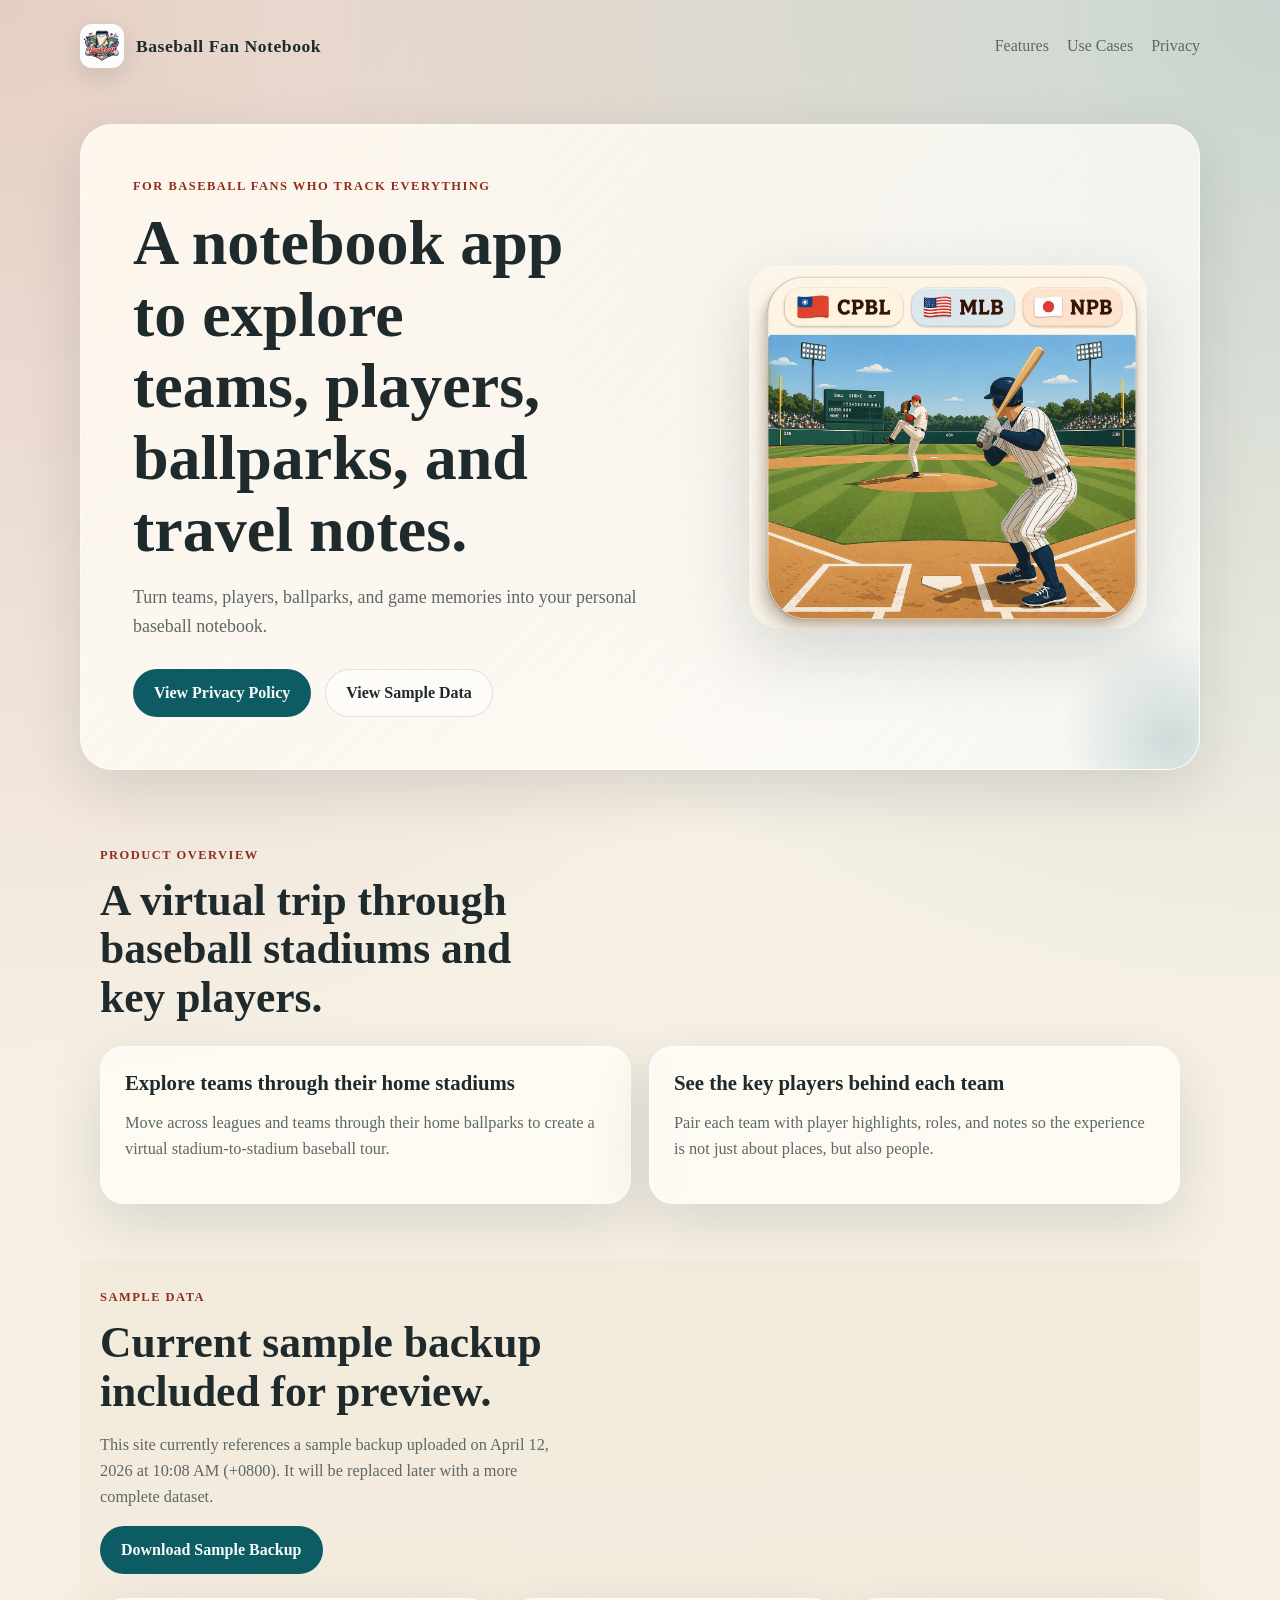
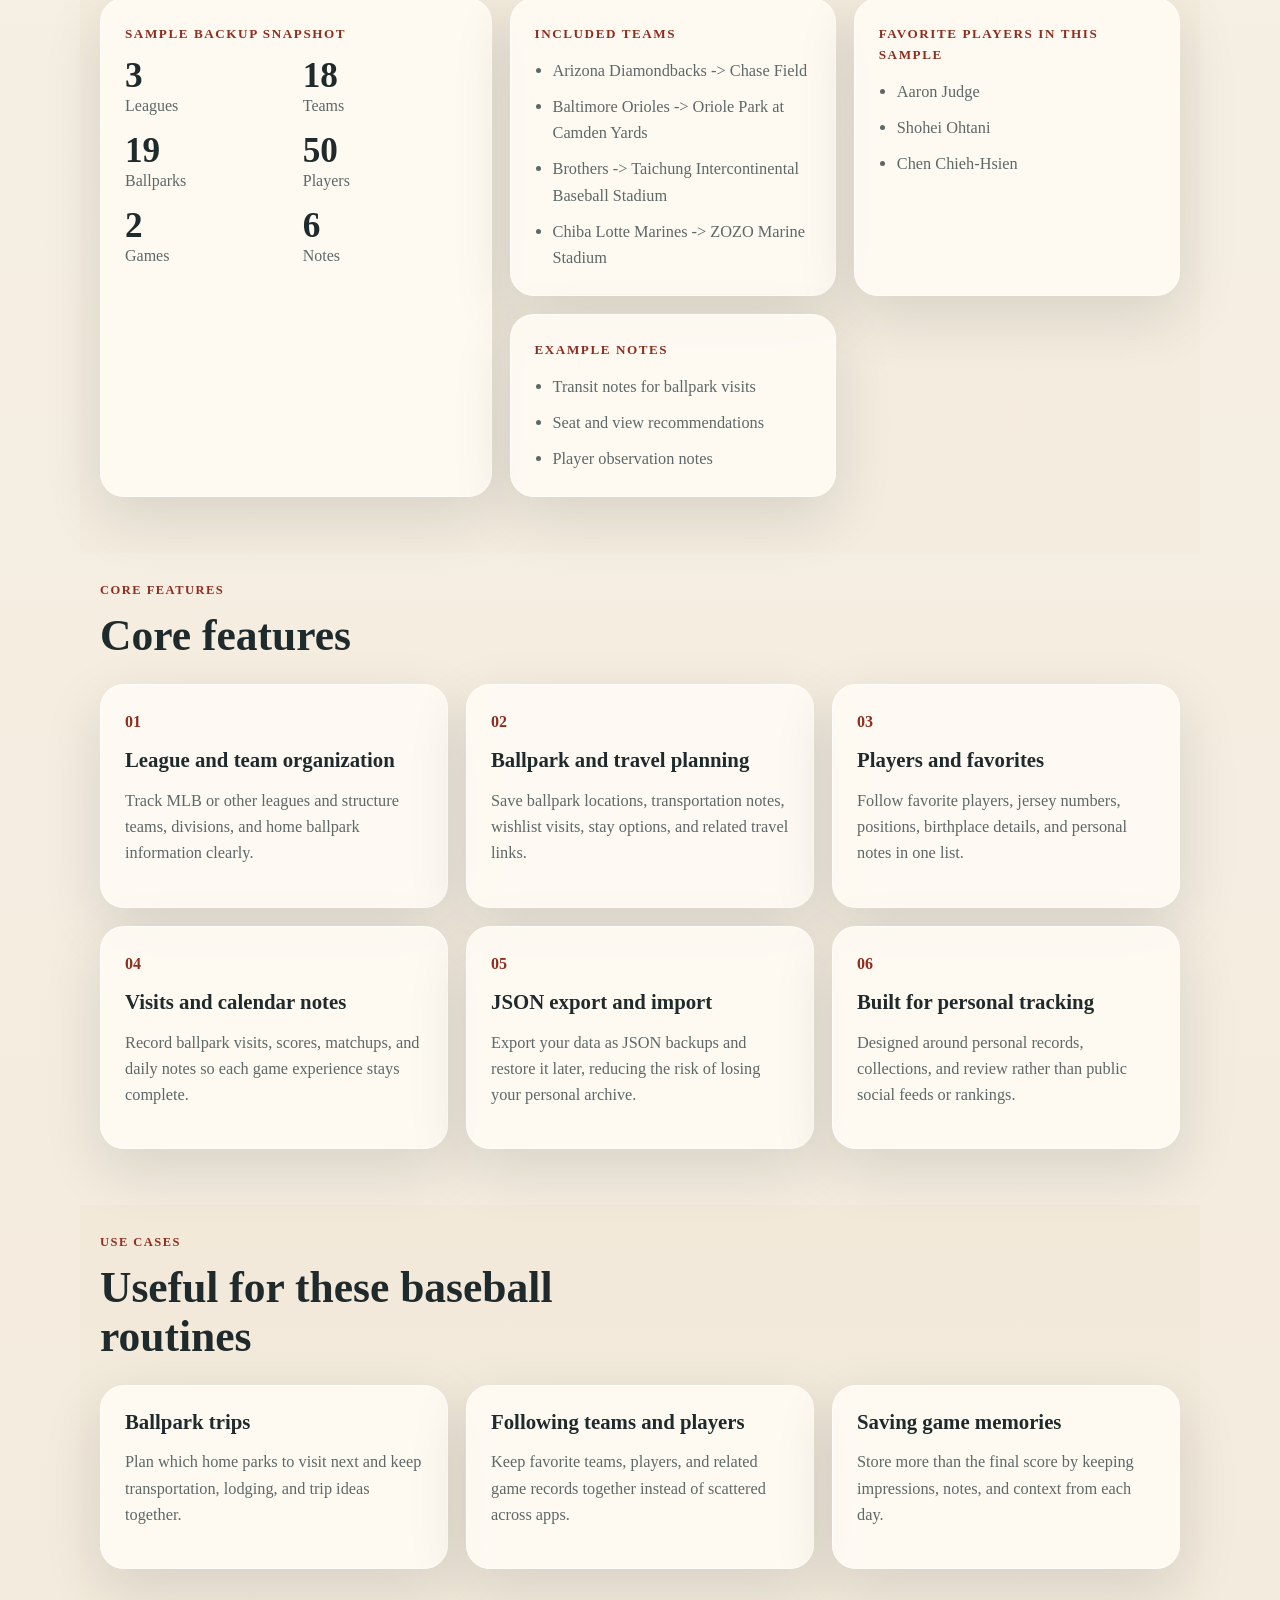
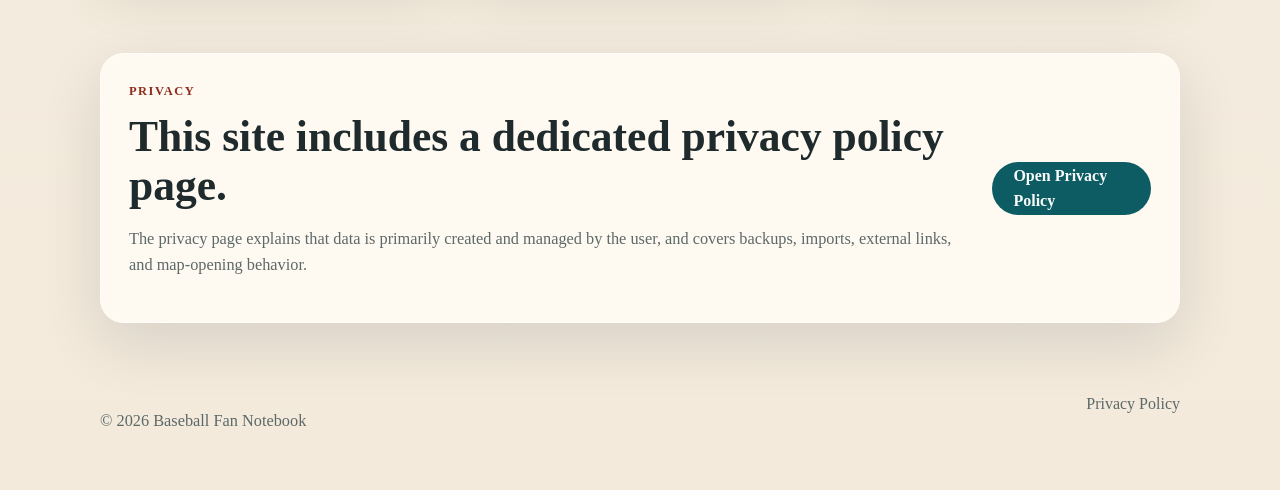
==== index.html @ 475a9e9e "Add GitHub Pages site" ====
<!DOCTYPE html>
<html lang="en">
<head>
  <meta charset="UTF-8">
  <meta name="viewport" content="width=device-width, initial-scale=1.0">
  <title>Baseball Fan Notebook</title>
  <meta
    name="description"
    content="Baseball Fan Notebook is a baseball tracking app for organizing leagues, teams, players, ballparks, game visits, and personal notes."
  >
  <link rel="icon" type="image/png" href="assets/app-icon.png">
  <link rel="stylesheet" href="styles.css">
</head>
<body>
  <header class="hero">
    <nav class="topbar">
      <a class="brand" href="index.html">
        <img class="brand-icon" src="assets/app-icon.png" alt="Baseball Fan Notebook app icon">
        <span>Baseball Fan Notebook</span>
      </a>
      <div class="nav-links">
        <a href="#features">Features</a>
        <a href="#scenes">Use Cases</a>
        <a href="privacy.html">Privacy</a>
      </div>
    </nav>

    <div class="hero-content hero-layout">
      <div class="hero-copy-block">
        <p class="eyebrow">For baseball fans who track everything</p>
        <h1>A notebook app to explore teams, players, ballparks, and travel notes.</h1>
        <p class="hero-copy">
          Turn teams, players, ballparks, and game memories into your personal baseball notebook.
        </p>
        <div class="hero-actions">
          <a class="button primary" href="privacy.html">View Privacy Policy</a>
          <a class="button secondary" href="#sample">View Sample Data</a>
        </div>
      </div>
      <div class="hero-visual" aria-hidden="true">
        <img class="hero-art" src="assets/hero-art.png" alt="">
      </div>
    </div>
  </header>

  <main>
    <section class="section">
      <div class="section-heading">
        <p class="eyebrow">Product overview</p>
        <h2>A virtual trip through baseball stadiums and key players.</h2>
      </div>
      <div class="grid two-up">
        <article class="card">
          <h3>Explore teams through their home stadiums</h3>
          <p>
            Move across leagues and teams through their home ballparks to create a virtual stadium-to-stadium baseball tour.
          </p>
        </article>
        <article class="card">
          <h3>See the key players behind each team</h3>
          <p>
            Pair each team with player highlights, roles, and notes so the experience is not just about places, but also people.
          </p>
        </article>
      </div>
    </section>

    <section class="section alt" id="sample">
      <div class="section-heading">
        <p class="eyebrow">Sample data</p>
        <h2>Current sample backup included for preview.</h2>
        <p>
          This site currently references a sample backup uploaded on April 12, 2026 at 10:08 AM (+0800).
          It will be replaced later with a more complete dataset.
        </p>
        <div class="sample-actions">
          <a
            class="button primary"
            href="data/BaseballNotebookBackup-2026-04-12-100843.json"
            download="BaseballNotebookBackup-2026-04-12-100843.json"
          >
            Download Sample Backup
          </a>
        </div>
      </div>
      <div class="sample-layout">
        <article class="sample-panel sample-highlight">
          <p class="sample-label">Sample backup snapshot</p>
          <div class="sample-stats">
            <div>
              <strong>3</strong>
              <span>Leagues</span>
            </div>
            <div>
              <strong>18</strong>
              <span>Teams</span>
            </div>
            <div>
              <strong>19</strong>
              <span>Ballparks</span>
            </div>
            <div>
              <strong>50</strong>
              <span>Players</span>
            </div>
            <div>
              <strong>2</strong>
              <span>Games</span>
            </div>
            <div>
              <strong>6</strong>
              <span>Notes</span>
            </div>
          </div>
        </article>

        <article class="sample-panel">
          <p class="sample-label">Included teams</p>
          <ul class="sample-list">
            <li>Arizona Diamondbacks -> Chase Field</li>
            <li>Baltimore Orioles -> Oriole Park at Camden Yards</li>
            <li>Brothers -> Taichung Intercontinental Baseball Stadium</li>
            <li>Chiba Lotte Marines -> ZOZO Marine Stadium</li>
          </ul>
        </article>

        <article class="sample-panel">
          <p class="sample-label">Favorite players in this sample</p>
          <ul class="sample-list">
            <li>Aaron Judge</li>
            <li>Shohei Ohtani</li>
            <li>Chen Chieh-Hsien</li>
          </ul>
        </article>

        <article class="sample-panel">
          <p class="sample-label">Example notes</p>
          <ul class="sample-list">
            <li>Transit notes for ballpark visits</li>
            <li>Seat and view recommendations</li>
            <li>Player observation notes</li>
          </ul>
        </article>
      </div>
    </section>

    <section class="section" id="features">
      <div class="section-heading">
        <p class="eyebrow">Core features</p>
        <h2>Core features</h2>
      </div>
      <div class="grid features">
        <article class="feature-card">
          <span class="feature-index">01</span>
          <h3>League and team organization</h3>
          <p>Track MLB or other leagues and structure teams, divisions, and home ballpark information clearly.</p>
        </article>
        <article class="feature-card">
          <span class="feature-index">02</span>
          <h3>Ballpark and travel planning</h3>
          <p>Save ballpark locations, transportation notes, wishlist visits, stay options, and related travel links.</p>
        </article>
        <article class="feature-card">
          <span class="feature-index">03</span>
          <h3>Players and favorites</h3>
          <p>Follow favorite players, jersey numbers, positions, birthplace details, and personal notes in one list.</p>
        </article>
        <article class="feature-card">
          <span class="feature-index">04</span>
          <h3>Visits and calendar notes</h3>
          <p>Record ballpark visits, scores, matchups, and daily notes so each game experience stays complete.</p>
        </article>
        <article class="feature-card">
          <span class="feature-index">05</span>
          <h3>JSON export and import</h3>
          <p>Export your data as JSON backups and restore it later, reducing the risk of losing your personal archive.</p>
        </article>
        <article class="feature-card">
          <span class="feature-index">06</span>
          <h3>Built for personal tracking</h3>
          <p>Designed around personal records, collections, and review rather than public social feeds or rankings.</p>
        </article>
      </div>
    </section>

    <section class="section alt" id="scenes">
      <div class="section-heading">
        <p class="eyebrow">Use cases</p>
        <h2>Useful for these baseball routines</h2>
      </div>
      <div class="grid three-up">
        <article class="card">
          <h3>Ballpark trips</h3>
          <p>Plan which home parks to visit next and keep transportation, lodging, and trip ideas together.</p>
        </article>
        <article class="card">
          <h3>Following teams and players</h3>
          <p>Keep favorite teams, players, and related game records together instead of scattered across apps.</p>
        </article>
        <article class="card">
          <h3>Saving game memories</h3>
          <p>Store more than the final score by keeping impressions, notes, and context from each day.</p>
        </article>
      </div>
    </section>

    <section class="section">
      <div class="cta">
        <div>
          <p class="eyebrow">Privacy</p>
          <h2>This site includes a dedicated privacy policy page.</h2>
          <p>
            The privacy page explains that data is primarily created and managed by the user, and covers backups,
            imports, external links, and map-opening behavior.
          </p>
        </div>
        <a class="button primary" href="privacy.html">Open Privacy Policy</a>
      </div>
    </section>
  </main>

  <footer class="footer">
    <p>© 2026 Baseball Fan Notebook</p>
    <a href="privacy.html">Privacy Policy</a>
  </footer>
</body>
</html>
---- styles.css ----
:root {
  --bg: #f5efe2;
  --bg-alt: #efe5d2;
  --surface: rgba(255, 252, 245, 0.88);
  --surface-strong: #fffaf0;
  --text: #1f2a2c;
  --muted: #5d6868;
  --line: rgba(31, 42, 44, 0.12);
  --accent: #0d5c63;
  --accent-strong: #8f2d1f;
  --shadow: 0 20px 60px rgba(20, 28, 30, 0.12);
  --max: 1120px;
  --radius: 24px;
}

* {
  box-sizing: border-box;
}

html {
  scroll-behavior: smooth;
}

body {
  margin: 0;
  font-family: "Iowan Old Style", "Palatino Linotype", "Book Antiqua", serif;
  color: var(--text);
  background:
    radial-gradient(circle at top left, rgba(143, 45, 31, 0.18), transparent 28%),
    radial-gradient(circle at top right, rgba(13, 92, 99, 0.2), transparent 26%),
    linear-gradient(180deg, #f7f2e8 0%, #f3eadc 100%);
  line-height: 1.6;
}

a {
  color: inherit;
  text-decoration: none;
}

.hero,
.subhero {
  padding: 24px 20px 48px;
}

.hero-content,
.subhero-content,
.section,
.footer,
.topbar,
.policy {
  max-width: var(--max);
  margin: 0 auto;
}

.topbar {
  display: flex;
  align-items: center;
  justify-content: space-between;
  gap: 16px;
  margin-bottom: 56px;
}

.brand {
  display: inline-flex;
  align-items: center;
  gap: 12px;
  font-size: 1.1rem;
  font-weight: 700;
  letter-spacing: 0.03em;
}

.brand-icon {
  width: 44px;
  height: 44px;
  object-fit: cover;
  border-radius: 12px;
  box-shadow: 0 8px 24px rgba(20, 28, 30, 0.12);
}

.nav-links {
  display: flex;
  gap: 18px;
  color: var(--muted);
}

.hero-content,
.subhero-content {
  background: linear-gradient(135deg, rgba(255, 250, 240, 0.9), rgba(255, 255, 255, 0.65));
  border: 1px solid rgba(255, 255, 255, 0.55);
  border-radius: 32px;
  box-shadow: var(--shadow);
  padding: 52px;
  position: relative;
  overflow: hidden;
}

.hero-layout {
  display: grid;
  grid-template-columns: minmax(0, 1.2fr) minmax(280px, 0.8fr);
  align-items: center;
  gap: 20px;
}

.hero-copy-block {
  position: relative;
  z-index: 1;
}

.hero-visual {
  display: flex;
  align-items: center;
  justify-content: center;
}

.hero-art {
  display: block;
  width: min(100%, 760px);
  height: auto;
  border-radius: 30px;
  box-shadow: 0 24px 70px rgba(26, 35, 38, 0.16);
}


.hero-content::after,
.subhero-content::after {
  content: "";
  position: absolute;
  inset: auto -80px -80px auto;
  width: 220px;
  height: 220px;
  border-radius: 50%;
  background: radial-gradient(circle, rgba(13, 92, 99, 0.18), transparent 70%);
}

.eyebrow {
  margin: 0 0 10px;
  text-transform: uppercase;
  letter-spacing: 0.12em;
  font-size: 0.78rem;
  color: var(--accent-strong);
  font-weight: 700;
}

h1,
h2,
h3 {
  margin-top: 0;
  line-height: 1.12;
}

h1 {
  font-size: clamp(2.5rem, 5vw, 4.7rem);
  max-width: 14ch;
  margin-bottom: 16px;
}

h2 {
  font-size: clamp(1.8rem, 3.4vw, 3rem);
  margin-bottom: 10px;
}

h3 {
  font-size: 1.3rem;
  margin-bottom: 10px;
}

p,
li {
  font-size: 1.02rem;
  color: var(--muted);
}

.hero-copy {
  max-width: 58ch;
  font-size: 1.12rem;
}

.hero-actions {
  display: flex;
  gap: 14px;
  margin-top: 28px;
  flex-wrap: wrap;
}

.button {
  display: inline-flex;
  align-items: center;
  justify-content: center;
  min-height: 48px;
  padding: 0 20px;
  border-radius: 999px;
  border: 1px solid transparent;
  font-weight: 700;
}

.button.primary {
  background: var(--accent);
  color: #f9fbfb;
}

.button.secondary {
  border-color: var(--line);
  background: rgba(255, 255, 255, 0.55);
}

.section {
  padding: 28px 20px 56px;
}

.section.alt {
  background: linear-gradient(180deg, rgba(239, 229, 210, 0.45), rgba(239, 229, 210, 0.15));
}

.section-heading {
  margin-bottom: 24px;
  max-width: 60ch;
}

.grid {
  display: grid;
  gap: 18px;
}

.sample-layout {
  display: grid;
  grid-template-columns: 1.2fr 1fr 1fr;
  gap: 18px;
}

.sample-panel {
  background: var(--surface);
  border: 1px solid rgba(255, 255, 255, 0.6);
  border-radius: var(--radius);
  box-shadow: var(--shadow);
  padding: 24px;
}

.sample-highlight {
  grid-row: span 2;
}

.sample-label {
  margin: 0 0 14px;
  font-size: 0.82rem;
  text-transform: uppercase;
  letter-spacing: 0.12em;
  color: var(--accent-strong);
  font-weight: 700;
}

.sample-stats {
  display: grid;
  grid-template-columns: repeat(2, minmax(0, 1fr));
  gap: 14px;
}

.sample-stats strong {
  display: block;
  font-size: 2.2rem;
  line-height: 1;
  color: var(--text);
}

.sample-stats span {
  color: var(--muted);
}

.sample-list {
  margin: 0;
  padding-left: 18px;
  color: var(--muted);
}

.sample-list li + li {
  margin-top: 10px;
}

.two-up {
  grid-template-columns: repeat(2, minmax(0, 1fr));
}

.three-up {
  grid-template-columns: repeat(3, minmax(0, 1fr));
}

.features {
  grid-template-columns: repeat(3, minmax(0, 1fr));
}

.card,
.feature-card,
.policy-card,
.cta {
  background: var(--surface);
  border: 1px solid rgba(255, 255, 255, 0.6);
  border-radius: var(--radius);
  box-shadow: var(--shadow);
}

.card,
.feature-card,
.policy-card {
  padding: 24px;
}

.feature-index {
  display: inline-block;
  color: var(--accent-strong);
  font-weight: 700;
  margin-bottom: 14px;
}

.cta {
  padding: 28px;
  display: flex;
  justify-content: space-between;
  align-items: center;
  gap: 24px;
}

.policy {
  padding: 0 20px 56px;
  display: grid;
  gap: 18px;
}

.policy-card ul {
  margin: 12px 0 0;
  padding-left: 22px;
}

.footer {
  padding: 12px 20px 40px;
  display: flex;
  justify-content: space-between;
  gap: 12px;
  color: var(--muted);
}

@media (max-width: 900px) {
  .two-up,
  .three-up,
  .features,
  .sample-layout {
    grid-template-columns: 1fr;
  }

  .cta,
  .topbar,
  .footer {
    flex-direction: column;
    align-items: flex-start;
  }

  .hero-content,
  .subhero-content {
    padding: 32px 24px;
  }

  .hero-layout {
    grid-template-columns: 1fr;
  }

  .hero-visual {
    min-height: auto;
  }

  .sample-highlight {
    grid-row: auto;
  }
}

@media (max-width: 640px) {
  .hero,
  .subhero,
  .section,
  .policy,
  .footer {
    padding-left: 16px;
    padding-right: 16px;
  }

  .nav-links {
    flex-wrap: wrap;
    gap: 12px;
  }

  h1 {
    max-width: none;
  }
}
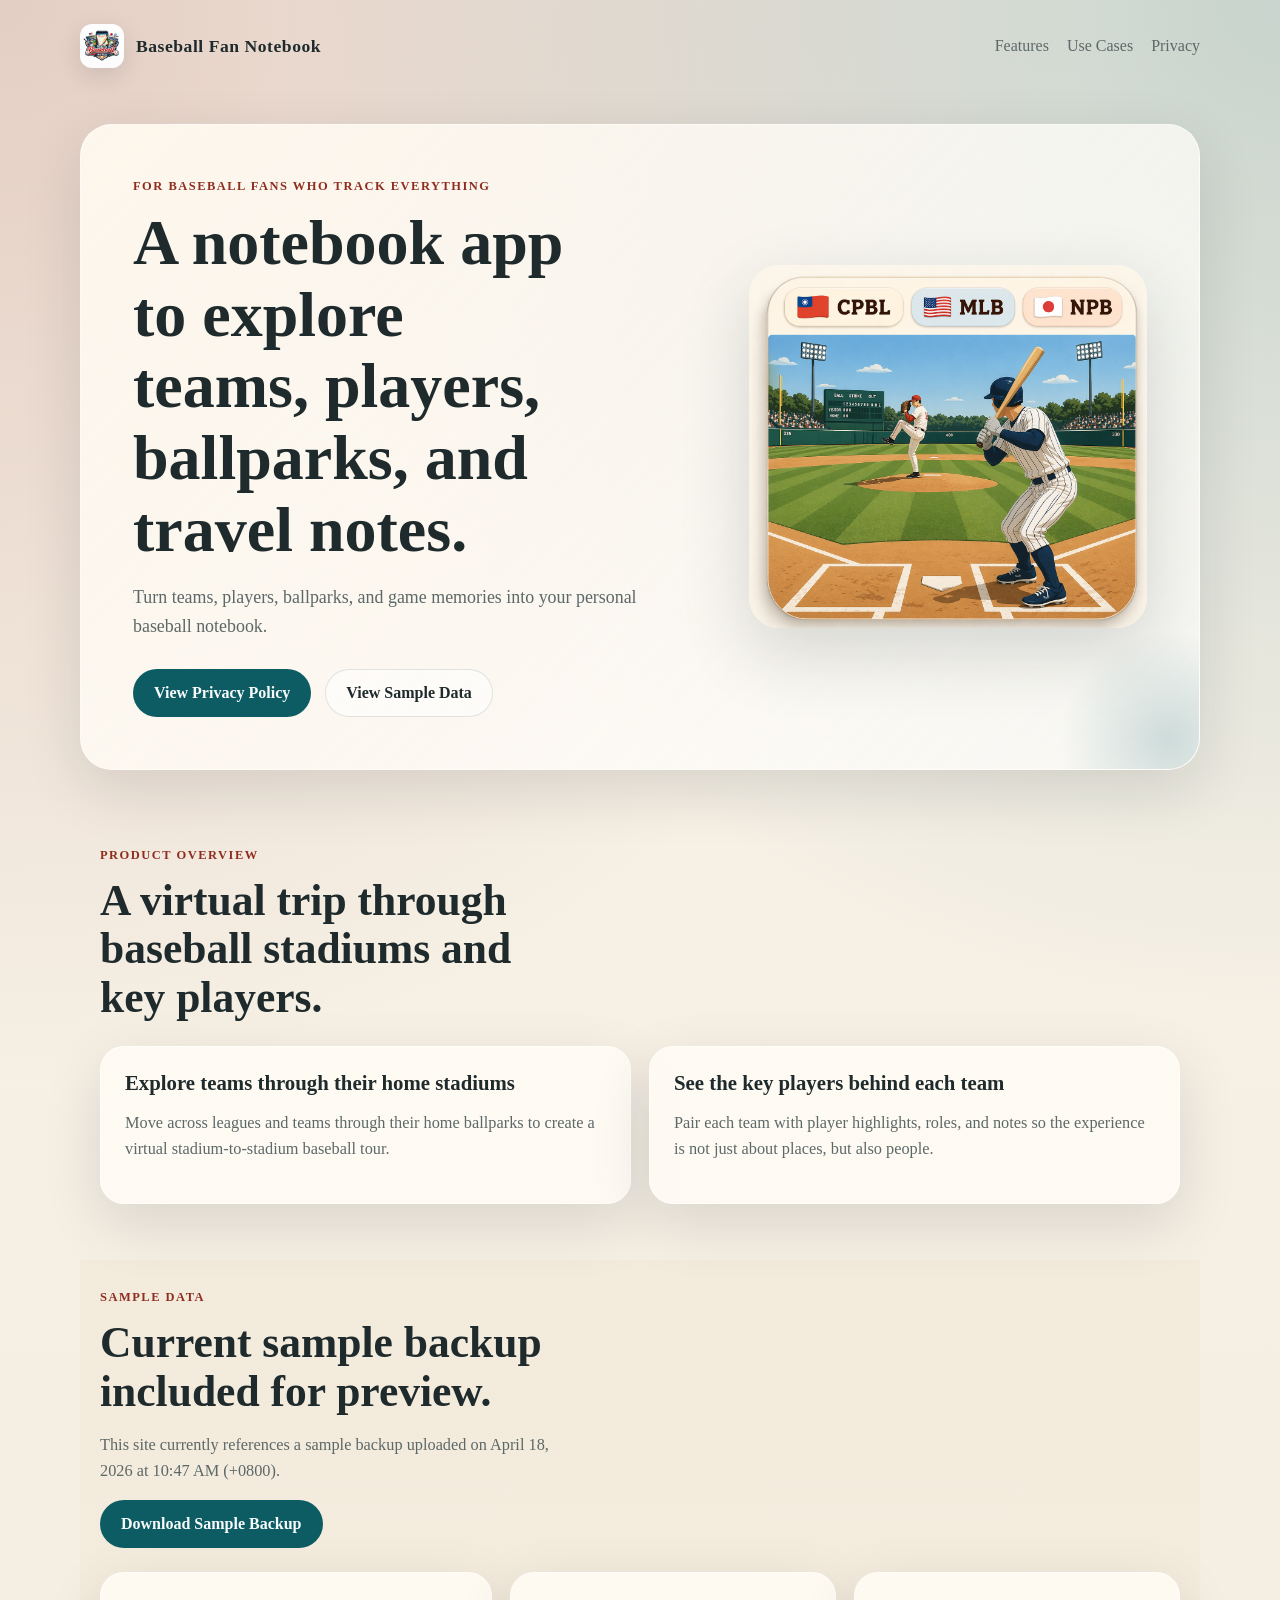
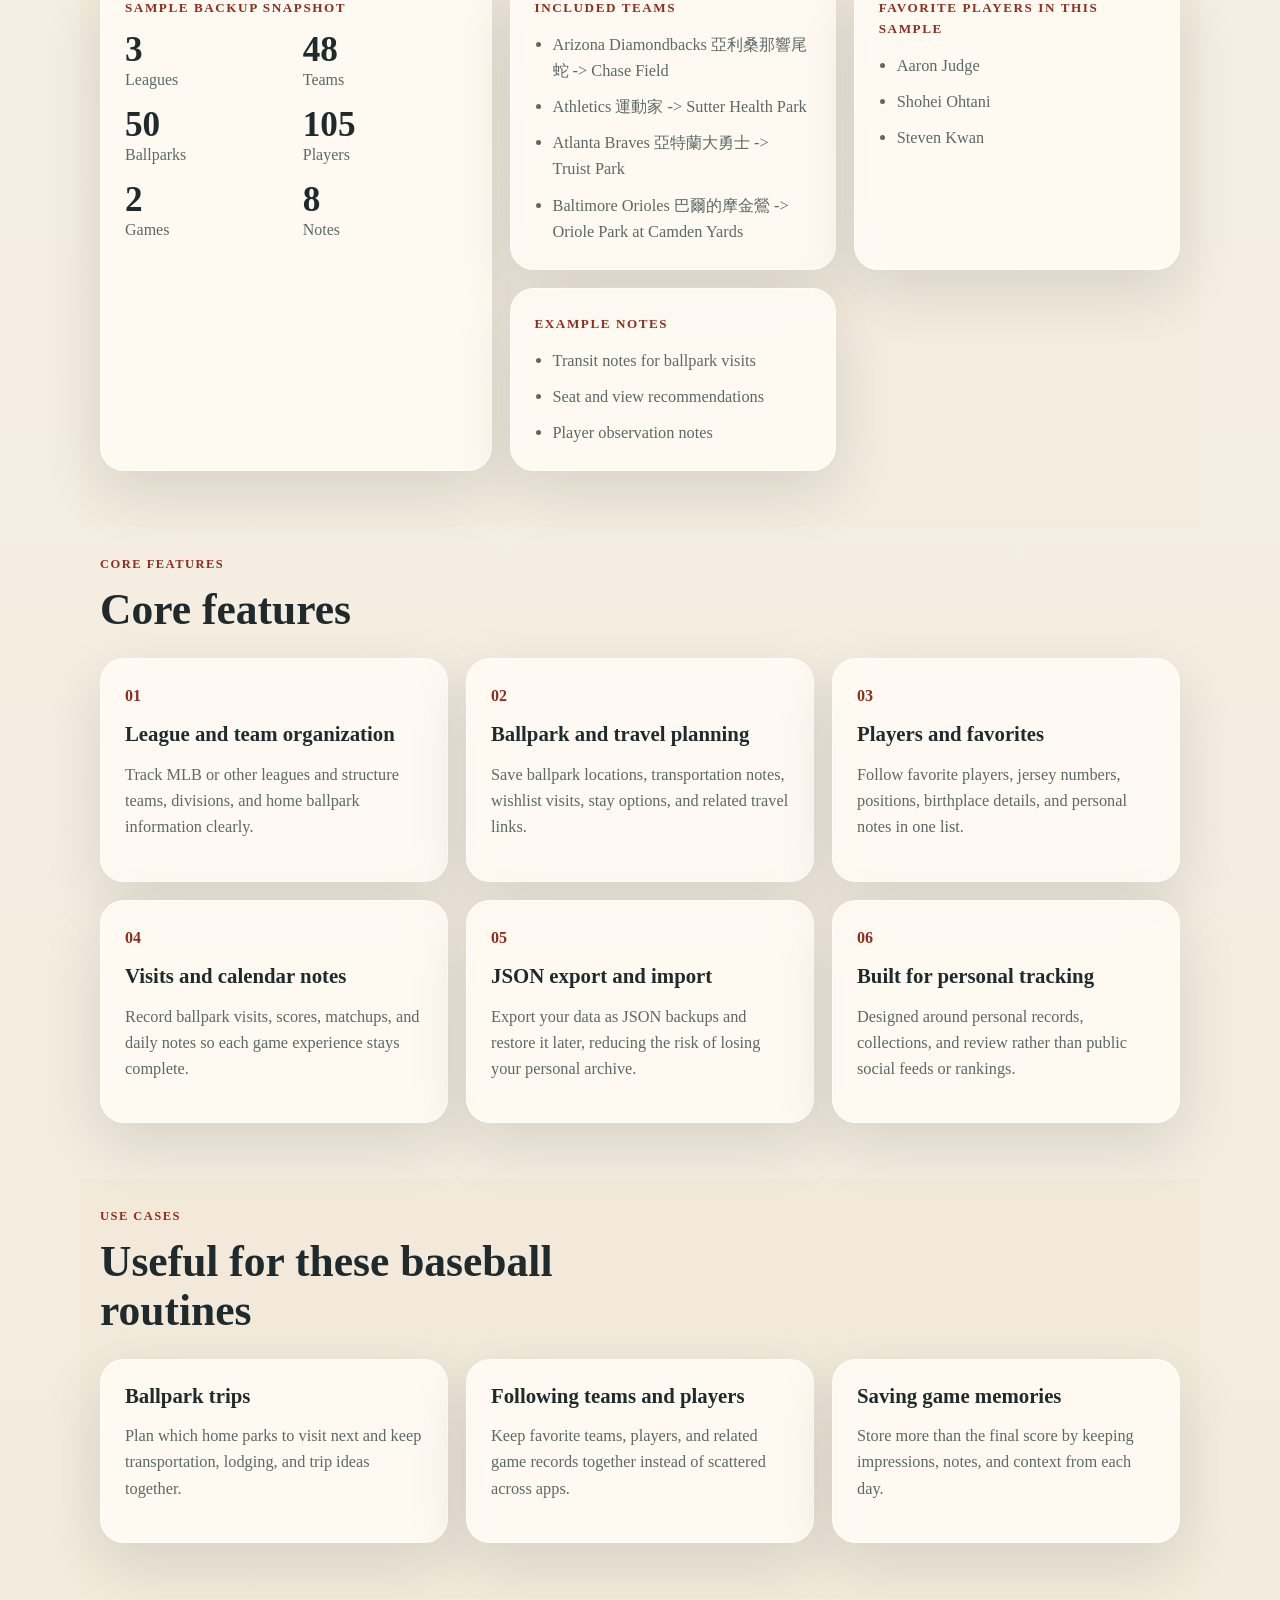
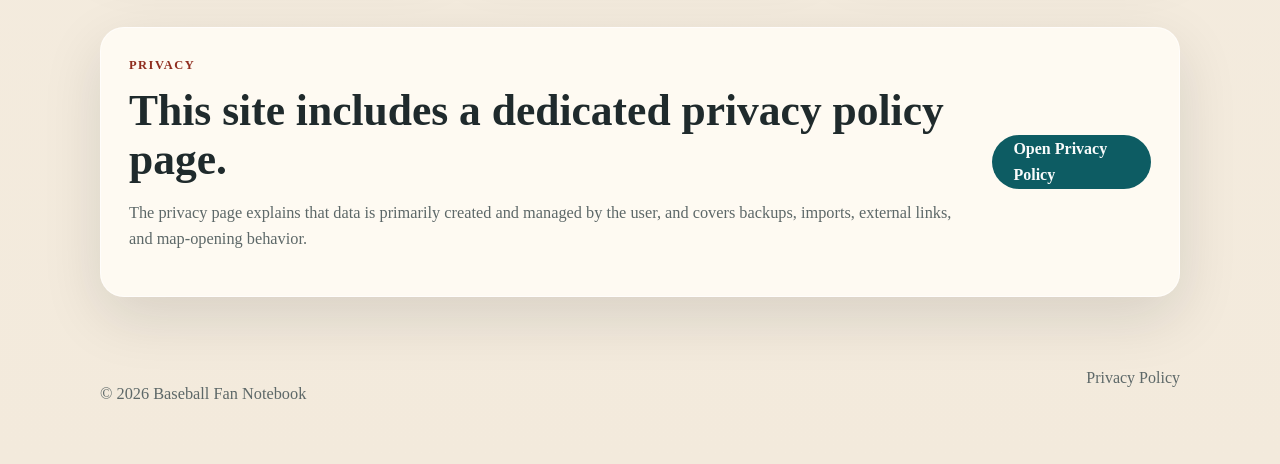
==== commit 37ff638c: "Update sample backup data" ====
--- a/index.html
+++ b/index.html
@@ -70,14 +70,13 @@
         <p class="eyebrow">Sample data</p>
         <h2>Current sample backup included for preview.</h2>
         <p>
-          This site currently references a sample backup uploaded on April 12, 2026 at 10:08 AM (+0800).
-          It will be replaced later with a more complete dataset.
+          This site currently references a sample backup uploaded on April 18, 2026 at 10:47 AM (+0800).
         </p>
         <div class="sample-actions">
           <a
             class="button primary"
-            href="data/BaseballNotebookBackup-2026-04-12-100843.json"
-            download="BaseballNotebookBackup-2026-04-12-100843.json"
+            href="data/BaseballNotebookBackup-2026-04-18-104719.json"
+            download="BaseballNotebookBackup-2026-04-18-104719.json"
           >
             Download Sample Backup
           </a>
@@ -92,15 +91,15 @@
               <span>Leagues</span>
             </div>
             <div>
-              <strong>18</strong>
+              <strong>48</strong>
               <span>Teams</span>
             </div>
             <div>
-              <strong>19</strong>
+              <strong>50</strong>
               <span>Ballparks</span>
             </div>
             <div>
-              <strong>50</strong>
+              <strong>105</strong>
               <span>Players</span>
             </div>
             <div>
@@ -108,7 +107,7 @@
               <span>Games</span>
             </div>
             <div>
-              <strong>6</strong>
+              <strong>8</strong>
               <span>Notes</span>
             </div>
           </div>
@@ -117,10 +116,10 @@
         <article class="sample-panel">
           <p class="sample-label">Included teams</p>
           <ul class="sample-list">
-            <li>Arizona Diamondbacks -> Chase Field</li>
-            <li>Baltimore Orioles -> Oriole Park at Camden Yards</li>
-            <li>Brothers -> Taichung Intercontinental Baseball Stadium</li>
-            <li>Chiba Lotte Marines -> ZOZO Marine Stadium</li>
+            <li>Arizona Diamondbacks 亞利桑那響尾蛇 -> Chase Field</li>
+            <li>Athletics 運動家 -> Sutter Health Park</li>
+            <li>Atlanta Braves 亞特蘭大勇士 -> Truist Park</li>
+            <li>Baltimore Orioles 巴爾的摩金鶯 -> Oriole Park at Camden Yards</li>
           </ul>
         </article>
 
@@ -129,7 +128,7 @@
           <ul class="sample-list">
             <li>Aaron Judge</li>
             <li>Shohei Ohtani</li>
-            <li>Chen Chieh-Hsien</li>
+            <li>Steven Kwan</li>
           </ul>
         </article>
 
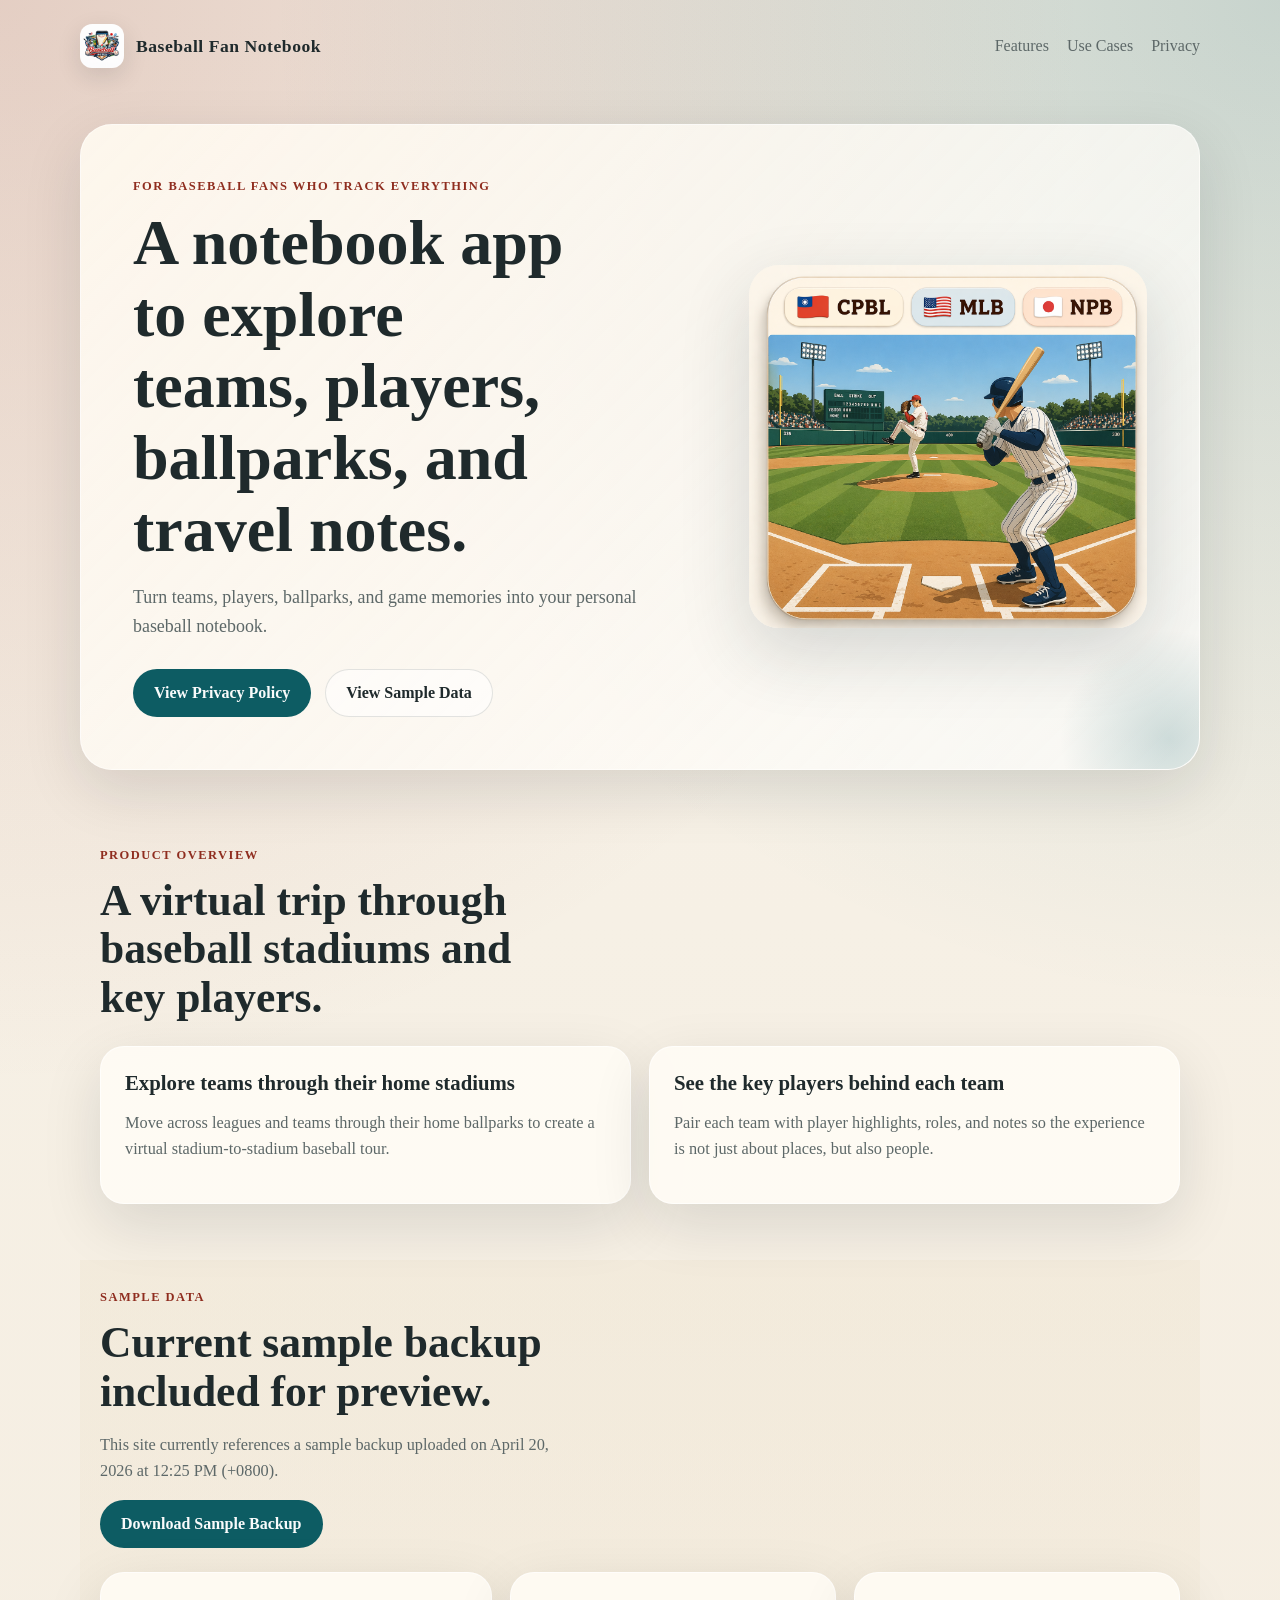
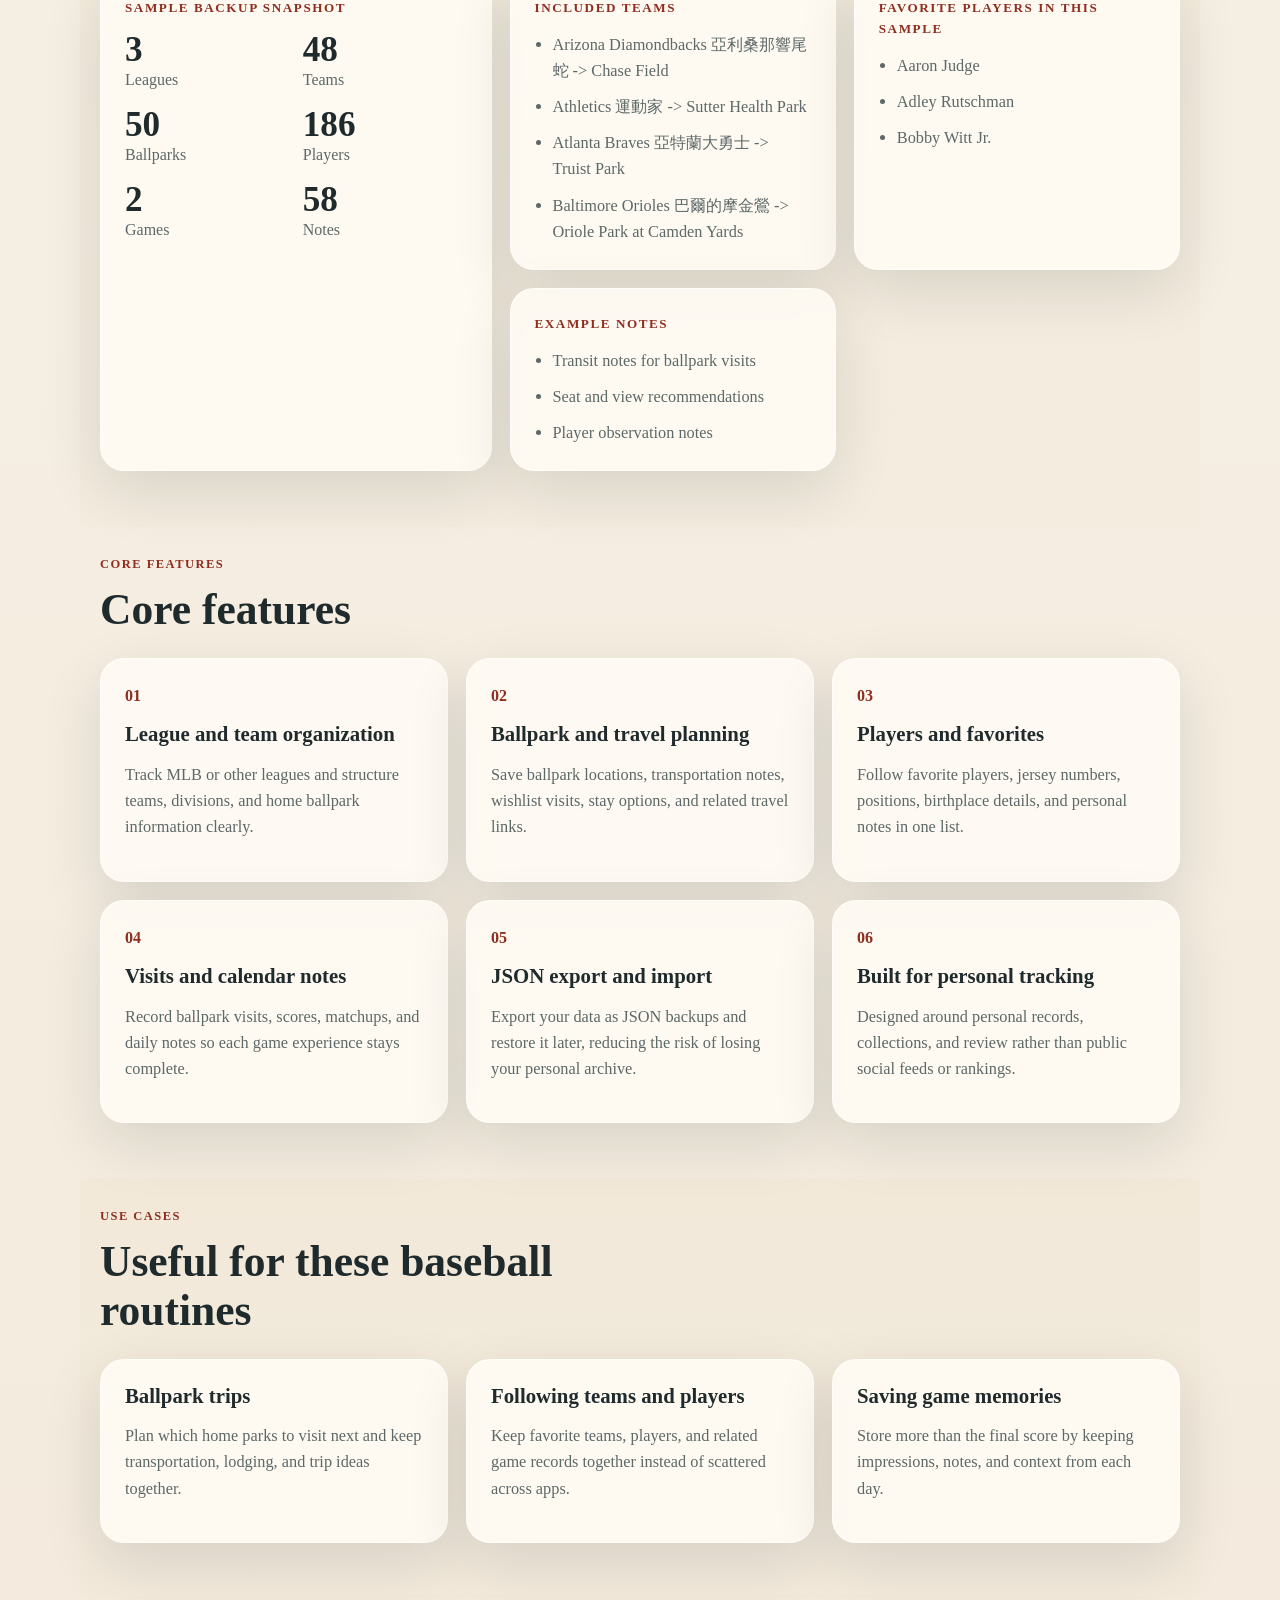
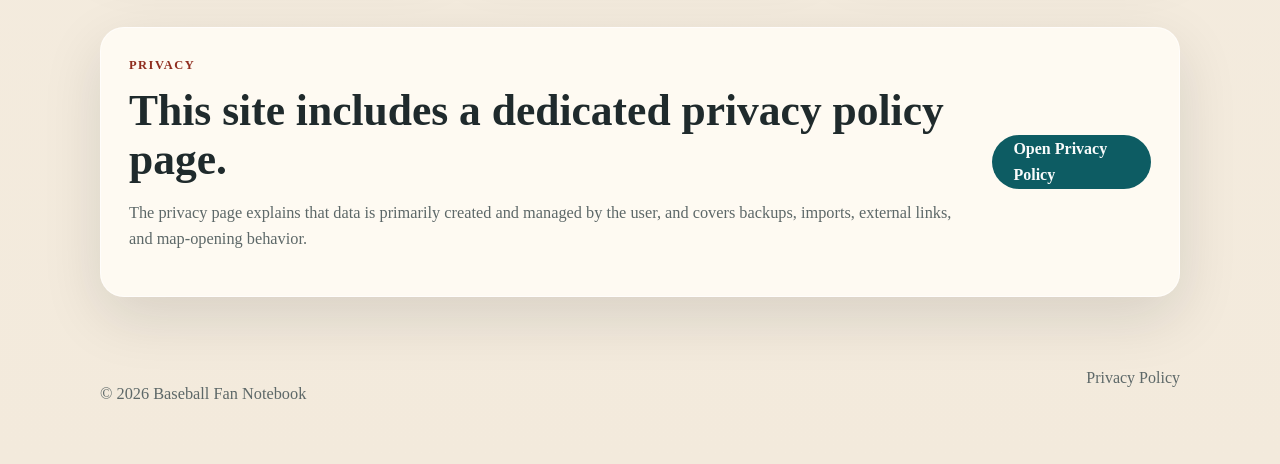
==== commit 7bac2309: "Update sample backup to April 20" ====
--- a/index.html
+++ b/index.html
@@ -70,13 +70,13 @@
         <p class="eyebrow">Sample data</p>
         <h2>Current sample backup included for preview.</h2>
         <p>
-          This site currently references a sample backup uploaded on April 18, 2026 at 10:47 AM (+0800).
+          This site currently references a sample backup uploaded on April 20, 2026 at 12:25 PM (+0800).
         </p>
         <div class="sample-actions">
           <a
             class="button primary"
-            href="data/BaseballNotebookBackup-2026-04-18-104719.json"
-            download="BaseballNotebookBackup-2026-04-18-104719.json"
+            href="data/BaseballNotebookBackup-2026-04-20-122536.json"
+            download="BaseballNotebookBackup-2026-04-20-122536.json"
           >
             Download Sample Backup
           </a>
@@ -99,7 +99,7 @@
               <span>Ballparks</span>
             </div>
             <div>
-              <strong>105</strong>
+              <strong>186</strong>
               <span>Players</span>
             </div>
             <div>
@@ -107,7 +107,7 @@
               <span>Games</span>
             </div>
             <div>
-              <strong>8</strong>
+              <strong>58</strong>
               <span>Notes</span>
             </div>
           </div>
@@ -127,8 +127,8 @@
           <p class="sample-label">Favorite players in this sample</p>
           <ul class="sample-list">
             <li>Aaron Judge</li>
-            <li>Shohei Ohtani</li>
-            <li>Steven Kwan</li>
+            <li>Adley Rutschman</li>
+            <li>Bobby Witt Jr.</li>
           </ul>
         </article>
 
